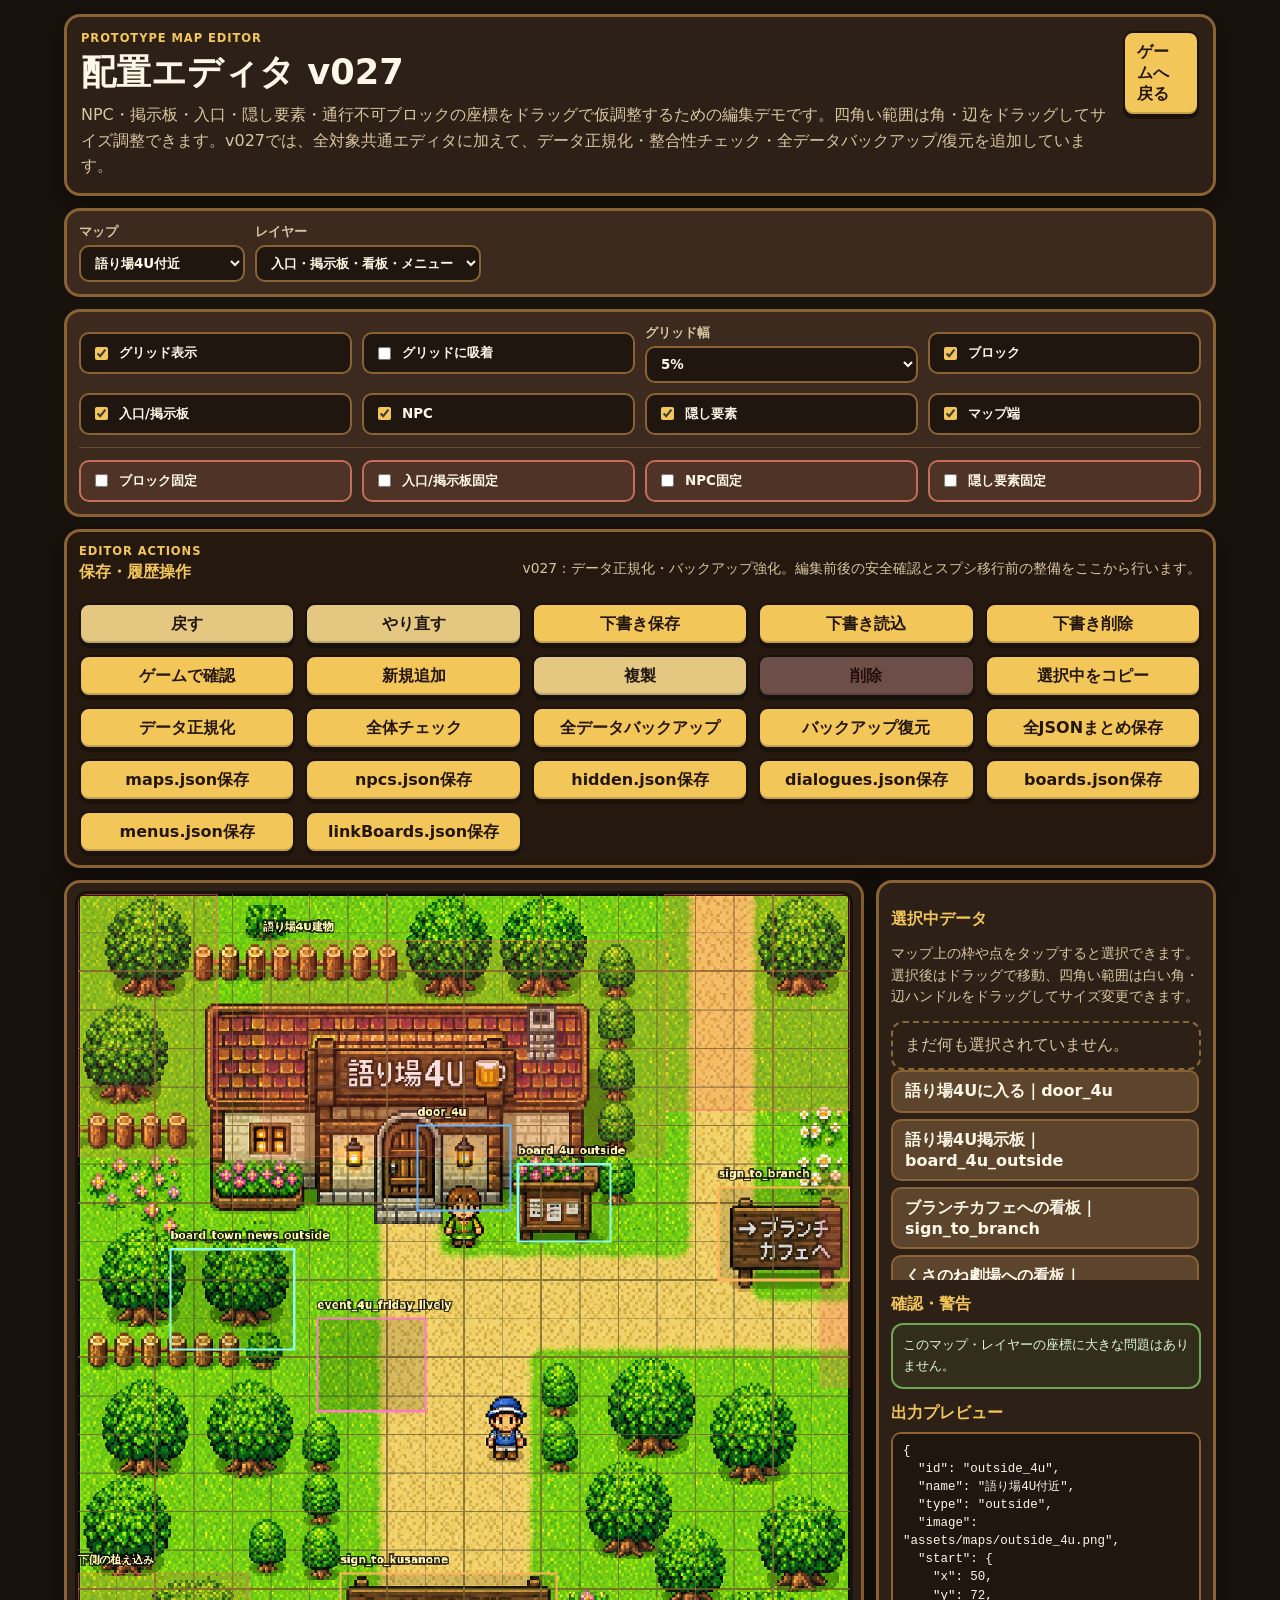
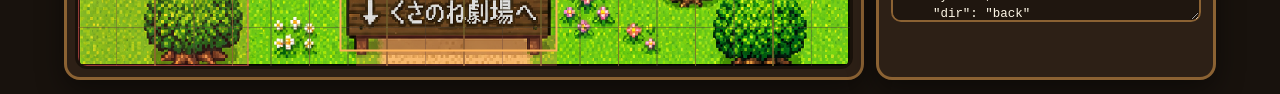
==== editor.html @ 5564a915 "Add files via upload" ====
<!doctype html>
<html lang="ja">
<head>
  <meta charset="utf-8" />
  <meta name="viewport" content="width=device-width, initial-scale=1, viewport-fit=cover" />
  <title>歩ける語り場 v027｜配置エディタ</title>
  <link rel="stylesheet" href="editor.css?v=026" />
</head>
<body>
  <main class="editor-shell">
    <header class="editor-header">
      <div>
        <p class="eyebrow">Prototype Map Editor</p>
        <h1>配置エディタ v027</h1>
        <p class="lead">NPC・掲示板・入口・隠し要素・通行不可ブロックの座標をドラッグで仮調整するための編集デモです。四角い範囲は角・辺をドラッグしてサイズ調整できます。v027では、全対象共通エディタに加えて、データ正規化・整合性チェック・全データバックアップ/復元を追加しています。</p>
      </div>
      <a class="back-link" href="index.html">ゲームへ戻る</a>
    </header>

    <section class="toolbar primary-toolbar" aria-label="マップ選択メニュー">
      <label>
        マップ
        <select id="mapSelect"></select>
      </label>
      <label>
        レイヤー
        <select id="layerSelect">
          <option value="interactables">入口・掲示板・看板・メニュー</option>
          <option value="npcs">NPC</option>
          <option value="hidden">隠し要素</option>
          <option value="blocks">通行不可ブロック</option>
        </select>
      </label>
    </section>

    <section class="toolbar view-toolbar" aria-label="表示とスナップ設定">
      <label class="inline-check"><input id="showGridToggle" type="checkbox" checked /> グリッド表示</label>
      <label class="inline-check"><input id="snapToggle" type="checkbox" /> グリッドに吸着</label>
      <label>
        グリッド幅
        <select id="gridSizeSelect">
          <option value="2.5">2.5%</option>
          <option value="5" selected>5%</option>
          <option value="10">10%</option>
        </select>
      </label>
      <label class="inline-check"><input id="showBlocksToggle" type="checkbox" checked /> ブロック</label>
      <label class="inline-check"><input id="showInteractablesToggle" type="checkbox" checked /> 入口/掲示板</label>
      <label class="inline-check"><input id="showNpcsToggle" type="checkbox" checked /> NPC</label>
      <label class="inline-check"><input id="showHiddenToggle" type="checkbox" checked /> 隠し要素</label>
      <label class="inline-check"><input id="showTransitionsToggle" type="checkbox" checked /> マップ端</label>
      <div class="toolbar-break"></div>
      <label class="inline-check lock-check"><input id="lockBlocksToggle" type="checkbox" /> ブロック固定</label>
      <label class="inline-check lock-check"><input id="lockInteractablesToggle" type="checkbox" /> 入口/掲示板固定</label>
      <label class="inline-check lock-check"><input id="lockNpcsToggle" type="checkbox" /> NPC固定</label>
      <label class="inline-check lock-check"><input id="lockHiddenToggle" type="checkbox" /> 隠し要素固定</label>
    </section>

    <section class="action-panel" aria-label="保存と履歴操作">
      <div class="action-panel-head">
        <div>
          <p class="eyebrow">Editor Actions</p>
          <h2>保存・履歴操作</h2>
        </div>
        <p class="small-note">v027：データ正規化・バックアップ強化。編集前後の安全確認とスプシ移行前の整備をここから行います。</p>
      </div>
      <div class="action-grid">
        <button id="undoButton" type="button">戻す</button>
        <button id="redoButton" type="button">やり直す</button>
        <button id="saveDraftButton" type="button">下書き保存</button>
        <button id="loadDraftButton" type="button">下書き読込</button>
        <button id="clearDraftButton" type="button">下書き削除</button>
        <button id="previewButton" type="button">ゲームで確認</button>
        <button id="addEntityButton" type="button">新規追加</button>
        <button id="duplicateEntityButton" type="button">複製</button>
        <button id="deleteEntityButton" type="button" class="danger-button">削除</button>
        <button id="copySelectedButton" type="button">選択中をコピー</button>
        <button id="normalizeDataButton" type="button">データ正規化</button>
        <button id="validateProjectButton" type="button">全体チェック</button>
        <button id="exportBackupButton" type="button">全データバックアップ</button>
        <button id="importBackupButton" type="button">バックアップ復元</button>
        <input id="importBackupInput" type="file" accept="application/json,.json" class="hidden" />
        <button id="downloadProjectButton" type="button">全JSONまとめ保存</button>
        <button id="downloadMapsButton" type="button">maps.json保存</button>
        <button id="downloadNpcsButton" type="button">npcs.json保存</button>
        <button id="downloadHiddenButton" type="button">hidden.json保存</button>
        <button id="downloadDialoguesButton" type="button">dialogues.json保存</button>
        <button id="downloadBoardsButton" type="button">boards.json保存</button>
        <button id="downloadMenusButton" type="button">menus.json保存</button>
        <button id="downloadLinkBoardsButton" type="button">linkBoards.json保存</button>
      </div>
    </section>

    <section class="editor-grid">
      <div class="map-panel">
        <canvas id="editorCanvas" width="1000" height="1000" aria-label="マップ編集キャンバス"></canvas>
      </div>

      <aside class="side-panel">
        <h2>選択中データ</h2>
        <p id="helpText" class="help-text">マップ上の枠や点をタップすると選択できます。選択後はドラッグで移動、四角い範囲は白い角・辺ハンドルをドラッグしてサイズ変更できます。</p>

        <div id="selectedEmpty" class="empty-state">まだ何も選択されていません。</div>

        <form id="editForm" class="edit-form hidden">
          <label>ID<input id="fieldId" readonly /></label>
          <label>表示名<input id="fieldLabel" /></label>
          <label>種類<select id="fieldType">
            <option value="door">入口</option>
            <option value="exit">出口</option>
            <option value="board">掲示板</option>
            <option value="sign">看板</option>
            <option value="menu">メニュー</option>
            <option value="event">イベント</option>
            <option value="npc">NPC</option>
            <option value="hidden">隠し要素</option>
            <option value="block">通行不可</option>
          </select></label>
          <label>リンク/会話ID<input id="fieldTarget" placeholder="boardId / signId / dialogueId など" /></label>
          <div class="form-row">
            <label>X<input id="fieldX" type="number" step="0.1" /></label>
            <label>Y<input id="fieldY" type="number" step="0.1" /></label>
          </div>
          <div class="form-row">
            <label>W<input id="fieldW" type="number" step="0.1" /></label>
            <label>H<input id="fieldH" type="number" step="0.1" /></label>
          </div>
          <label>反応範囲<input id="fieldRange" type="number" step="0.1" /></label>
          <p class="small-note">座標は0〜100のパーセント基準です。この形式のまま、後でスプレッドシート管理へ移行できます。</p>
        </form>

        <section id="contentEditor" class="content-editor hidden" aria-label="紐づく内容編集">
          <h2>紐づく内容編集</h2>
          <p id="contentHelp" class="help-text">選択中の対象に紐づく会話・掲示板・メニューなどを編集できます。</p>
          <div class="content-kind" id="contentKind">未選択</div>
          <form id="contentForm" class="edit-form">
            <label>データID<input id="contentId" readonly /></label>
            <label id="contentTitleLabel">タイトル / 話者<input id="contentTitle" /></label>
            <label id="contentBodyLabel">本文<textarea id="contentBody" rows="5"></textarea></label>

            <section id="targetMetaEditor" class="target-meta-editor" aria-label="対象の表示条件編集">
              <div class="choice-editor-head compact-head">
                <div>
                  <h3>共通設定</h3>
                  <p class="small-note">選択中の対象そのものの表示曜日・表示条件です。NPC、掲示板、看板、扉、隠し要素などで共通利用します。</p>
                </div>
              </div>
              <div id="targetVisibleDays"></div>
              <div id="targetCondition"></div>
            </section>
            <section id="choiceEditor" class="choice-editor hidden" aria-label="選択肢編集">
              <div class="choice-editor-head">
                <div>
                  <h3>選択肢エディタ</h3>
                  <p class="small-note">この対象で表示するボタンを編集できます。選択肢がない対象にも後から追加できます。</p>
                </div>
                <button id="addChoiceButton" type="button">＋選択肢</button>
              </div>
              <div id="choiceList" class="choice-list"></div>
            </section>
            <label id="contentLinkLabelLabel">リンクラベル / 補助項目<input id="contentLinkLabel" /></label>
            <label id="contentLinkUrlLabel">URL / 補助項目<input id="contentLinkUrl" /></label>
            <label id="contentJsonLabel">選択肢・項目・追加情報JSON<textarea id="contentJson" rows="8"></textarea></label>
            <div class="content-actions">
              <button id="applyContentButton" type="button">内容を反映</button>
              <button id="copyContentButton" type="button">内容JSONコピー</button>
            </div>
          </form>
        </section>

        <div id="entityList" class="entity-list"></div>

        <h2>確認・警告</h2>
        <div id="validationBox" class="validation-box">読み込み中...</div>

        <h2>出力プレビュー</h2>
        <textarea id="outputBox" readonly></textarea>
      </aside>
    </section>
  </main>

  <script src="editor.js?v=026"></script>
</body>
</html>
---- editor.css ----
:root {
  --bg: #18120d;
  --panel: #2d2016;
  --panel2: #3b2a1d;
  --text: #fff8e8;
  --muted: #d7c6a2;
  --accent: #f3c65a;
  --green: #86d36a;
  --blue: #69b6ff;
  --pink: #ff7ac8;
  --border: #8b6233;
  --shadow: rgba(0,0,0,0.45);
}
* { box-sizing: border-box; }
html, body { margin: 0; min-height: 100%; background: var(--bg); color: var(--text); font-family: system-ui, -apple-system, BlinkMacSystemFont, "Hiragino Sans", "Yu Gothic", sans-serif; }
button, input, select, textarea { font: inherit; }
button, .back-link { border: 2px solid #1a120b; border-radius: 10px; background: var(--accent); color: #24160a; padding: 9px 12px; font-weight: 800; text-decoration: none; box-shadow: inset 0 -2px rgba(0,0,0,.18), 0 3px 0 #1a120b; }
button:active, .back-link:active { transform: translateY(2px); box-shadow: inset 0 -1px rgba(0,0,0,.18), 0 1px 0 #1a120b; }
.editor-shell { width: min(1180px, 100vw); margin: 0 auto; padding: 14px; }
.editor-header { display: flex; justify-content: space-between; align-items: flex-start; gap: 16px; margin-bottom: 12px; padding: 14px; border: 3px solid var(--border); border-radius: 16px; background: var(--panel); box-shadow: 0 10px 28px var(--shadow); }
.eyebrow { margin: 0 0 4px; color: var(--accent); font-weight: 900; font-size: .72rem; letter-spacing: .08em; text-transform: uppercase; }
h1 { margin: 0; font-size: clamp(1.4rem, 4vw, 2.2rem); }
h2 { margin: 14px 0 8px; color: var(--accent); font-size: 1rem; }
.lead { margin: 6px 0 0; color: var(--muted); line-height: 1.6; }
.toolbar { display: flex; gap: 10px; flex-wrap: wrap; align-items: end; margin-bottom: 12px; padding: 12px; border: 3px solid var(--border); border-radius: 16px; background: var(--panel2); }
.toolbar label { display: grid; gap: 4px; color: var(--muted); font-size: .84rem; font-weight: 800; }
select, input, textarea { width: 100%; border: 2px solid var(--border); border-radius: 10px; background: #1f160f; color: var(--text); padding: 8px 10px; }
.editor-grid { display: grid; grid-template-columns: minmax(0, 1fr) 340px; gap: 12px; }
.map-panel, .side-panel { border: 3px solid var(--border); border-radius: 16px; background: var(--panel); box-shadow: 0 10px 28px var(--shadow); }
.map-panel { padding: 8px; }
#editorCanvas { display: block; width: 100%; aspect-ratio: 1/1; height: auto; image-rendering: pixelated; border: 3px solid #1a120b; border-radius: 12px; background: #0f0d0a; touch-action: none; }
.side-panel { padding: 12px; overflow: hidden; }
.help-text, .small-note { color: var(--muted); line-height: 1.55; font-size: .86rem; }
.empty-state { padding: 12px; border: 2px dashed rgba(243,198,90,.45); border-radius: 12px; color: var(--muted); }
.hidden { display: none !important; }
.edit-form { display: grid; gap: 8px; }
.edit-form label { color: var(--muted); font-size: .82rem; font-weight: 800; display: grid; gap: 4px; }
.form-row { display: grid; grid-template-columns: 1fr 1fr; gap: 8px; }
.entity-list { display: grid; gap: 6px; max-height: 210px; overflow: auto; padding-right: 2px; }
.entity-item { width: 100%; text-align: left; background: #5d452d; color: var(--text); box-shadow: none; border-color: var(--border); }
.entity-item.active { background: var(--green); color: #10220f; }
#outputBox { min-height: 190px; resize: vertical; font-family: ui-monospace, SFMono-Regular, Menlo, Consolas, monospace; font-size: .78rem; line-height: 1.45; }
@media (max-width: 860px) {
  .editor-shell { padding: 8px; }
  .editor-header { display: grid; }
  .toolbar { align-items: stretch; }
  .toolbar label, .toolbar button { width: 100%; }
  .editor-grid { grid-template-columns: 1fr; }
  .side-panel { max-height: none; }
}

/* v015: resize handles for rectangle hit areas */
#editorCanvas { cursor: default; user-select: none; -webkit-user-select: none; -webkit-touch-callout: none; }

/* v015: editor utility panels */
button:disabled {
  opacity: .48;
  filter: grayscale(.35);
  cursor: not-allowed;
  transform: none !important;
}
.validation-box {
  border: 2px solid var(--border);
  border-radius: 12px;
  padding: 10px;
  min-height: 44px;
  color: var(--muted);
  background: #1f160f;
  line-height: 1.55;
  font-size: .84rem;
}
.validation-box.ok {
  border-color: rgba(134, 211, 106, .72);
  color: #dff9d7;
  background: rgba(134, 211, 106, .08);
}
.validation-box.warn {
  border-color: rgba(255, 180, 90, .78);
  color: #ffe6b7;
  background: rgba(255, 180, 90, .10);
}
.toolbar button {
  white-space: nowrap;
}
@media (max-width: 860px) {
  .toolbar {
    display: grid;
    grid-template-columns: 1fr 1fr;
  }
  .toolbar label {
    grid-column: span 2;
  }
  .toolbar button {
    width: 100%;
    padding: 9px 8px;
    font-size: .9rem;
  }
}

/* v016: always-visible save/history control panel */
.action-panel {
  margin-bottom: 12px;
  padding: 12px;
  border: 3px solid var(--border);
  border-radius: 16px;
  background: #24180f;
  box-shadow: 0 10px 28px var(--shadow);
}
.action-panel-head {
  display: flex;
  justify-content: space-between;
  align-items: flex-start;
  gap: 12px;
  margin-bottom: 10px;
}
.action-panel-head h2 {
  margin: 0;
}
.action-grid {
  display: grid;
  grid-template-columns: repeat(5, minmax(0, 1fr));
  gap: 10px;
}
.action-grid button {
  width: 100%;
  min-height: 42px;
  white-space: normal;
  line-height: 1.2;
}
.primary-toolbar {
  grid-template-columns: 1fr 1fr;
}
@media (max-width: 860px) {
  .action-panel {
    position: relative;
    z-index: 2;
    padding: 10px;
  }
  .action-panel-head {
    display: block;
  }
  .action-panel-head .small-note {
    margin: 6px 0 0;
  }
  .action-grid {
    grid-template-columns: 1fr 1fr;
    gap: 8px;
  }
  .action-grid button {
    min-height: 40px;
    padding: 8px 6px;
    font-size: .86rem;
  }
  .toolbar.primary-toolbar {
    display: grid;
    grid-template-columns: 1fr;
  }
  .toolbar.primary-toolbar label {
    grid-column: auto;
  }
}


/* v017: entity create/delete controls */
.danger-button {
  background: #ff8a74;
  color: #2b0e09;
}
.danger-button:disabled {
  background: #7b4b43;
}
#fieldType:disabled, #fieldTarget:disabled {
  opacity: .62;
}

/* v020: grid/snap and layer visibility controls */
.view-toolbar {
  display: grid;
  grid-template-columns: repeat(4, minmax(0, 1fr));
  align-items: center;
}
.inline-check {
  display: flex !important;
  align-items: center;
  gap: 8px !important;
  min-height: 42px;
  padding: 8px 10px;
  border: 2px solid var(--border);
  border-radius: 10px;
  background: #1f160f;
  color: var(--text) !important;
}
.inline-check input {
  width: auto;
  accent-color: var(--accent);
}
@media (max-width: 860px) {
  .view-toolbar {
    grid-template-columns: 1fr 1fr;
    gap: 8px;
  }
  .view-toolbar label {
    grid-column: auto !important;
  }
  .inline-check {
    font-size: .82rem;
    padding: 7px 8px;
  }
}


/* v022: layer editing lock controls */
.toolbar-break {
  grid-column: 1 / -1;
  height: 1px;
  background: rgba(243, 198, 90, .24);
  margin: 2px 0;
}
.lock-check {
  border-color: rgba(255, 138, 116, .68);
  background: rgba(255, 138, 116, .10);
}
.lock-check input:checked + span,
.lock-check:has(input:checked) {
  background: rgba(255, 138, 116, .22);
  color: #ffe0d8 !important;
}
.entity-item.locked,
.entity-item:disabled {
  opacity: .55;
  cursor: not-allowed;
}
.lock-notice {
  border: 2px solid rgba(255, 138, 116, .72);
  border-radius: 12px;
  padding: 9px 10px;
  margin: 8px 0;
  color: #ffe0d8;
  background: rgba(255, 138, 116, .10);
  font-size: .84rem;
  line-height: 1.45;
}
@media (max-width: 860px) {
  .toolbar-break { margin: 0; }
}

/* v023: linked content editor */
.content-editor {
  margin: 14px 0;
  padding: 12px;
  border: 2px solid rgba(105, 182, 255, .72);
  border-radius: 14px;
  background: rgba(105, 182, 255, .08);
}
.content-kind {
  display: inline-block;
  margin: 4px 0 10px;
  padding: 6px 9px;
  border: 2px solid rgba(105, 182, 255, .72);
  border-radius: 999px;
  color: #d7ecff;
  background: rgba(105, 182, 255, .12);
  font-size: .78rem;
  font-weight: 900;
}
.content-actions {
  display: grid;
  grid-template-columns: 1fr 1fr;
  gap: 8px;
}
#contentBody, #contentJson {
  min-height: 120px;
  resize: vertical;
  line-height: 1.5;
}
#contentJson {
  font-family: ui-monospace, SFMono-Regular, Menlo, Consolas, monospace;
  font-size: .78rem;
}
@media (max-width: 860px) {
  .content-actions { grid-template-columns: 1fr; }
}

/* v024: dialogue choice editor */
.choice-editor {
  margin: 10px 0;
  padding: 10px;
  border: 2px solid rgba(243, 198, 90, .72);
  border-radius: 14px;
  background: rgba(243, 198, 90, .08);
}
.choice-editor-head {
  display: flex;
  justify-content: space-between;
  align-items: flex-start;
  gap: 10px;
  margin-bottom: 10px;
}
.choice-editor-head h3 {
  margin: 0 0 4px;
  color: var(--accent);
  font-size: .98rem;
}
.choice-editor-head .small-note { margin: 0; }
.choice-list {
  display: grid;
  gap: 10px;
}
.choice-row {
  padding: 10px;
  border: 2px solid rgba(139, 98, 51, .88);
  border-radius: 12px;
  background: rgba(31, 22, 15, .86);
}
.choice-row-head {
  display: flex;
  justify-content: space-between;
  align-items: center;
  gap: 8px;
  margin-bottom: 8px;
}
.choice-row-title {
  font-weight: 900;
  color: #fff3cf;
  font-size: .86rem;
}
.choice-row-actions {
  display: flex;
  gap: 6px;
  flex-wrap: wrap;
  justify-content: flex-end;
}
.choice-mini-button {
  padding: 5px 8px;
  min-height: 28px;
  font-size: .76rem;
  border-radius: 8px;
}
.choice-fields {
  display: grid;
  gap: 8px;
}
.choice-fields label {
  display: grid;
  gap: 4px;
  color: var(--muted);
  font-size: .78rem;
  font-weight: 800;
}
.choice-grid-2 {
  display: grid;
  grid-template-columns: 1fr 1fr;
  gap: 8px;
}
.choice-grid-3 {
  display: grid;
  grid-template-columns: 1fr 1fr 1fr;
  gap: 8px;
}
.choice-empty {
  padding: 9px;
  border: 2px dashed rgba(243, 198, 90, .48);
  border-radius: 12px;
  color: var(--muted);
  font-size: .84rem;
}
@media (max-width: 860px) {
  .choice-editor-head { display: grid; }
  .choice-editor-head button { width: 100%; }
  .choice-grid-2,
  .choice-grid-3 { grid-template-columns: 1fr; }
  .choice-row-actions { justify-content: stretch; }
  .choice-mini-button { flex: 1; }
}

/* v025: choice visibility / condition editor */
.choice-subtitle {
  margin: 2px 0 6px;
  color: #f6d98a;
  font-size: .8rem;
  font-weight: 900;
}
.choice-days-box,
.choice-condition-box {
  padding: 8px;
  border: 1px solid rgba(243, 198, 90, .34);
  border-radius: 10px;
  background: rgba(255, 255, 255, .035);
}
.choice-day-checks {
  display: flex;
  flex-wrap: wrap;
  gap: 6px;
}
.choice-day-check {
  display: inline-flex !important;
  grid-template-columns: auto auto;
  align-items: center;
  gap: 4px !important;
  padding: 5px 7px;
  border: 1px solid rgba(255,255,255,.13);
  border-radius: 999px;
  background: rgba(0,0,0,.18);
  color: #fff3cf !important;
  font-size: .74rem !important;
  cursor: pointer;
}
.choice-day-check input {
  width: auto;
  margin: 0;
}
.choice-condition-json {
  min-height: 70px;
  resize: vertical;
  font-family: ui-monospace, SFMono-Regular, Menlo, Consolas, monospace;
  font-size: .76rem;
  line-height: 1.4;
}
.choice-condition-hint {
  margin: 4px 0 0;
}

/* v026: common target condition editor */
.target-meta-editor {
  margin: 10px 0;
  padding: 10px;
  border: 2px solid rgba(154, 221, 123, .65);
  border-radius: 14px;
  background: rgba(154, 221, 123, .07);
}
.target-meta-editor .choice-subtitle { color: #d4f4a5; }
.target-meta-editor .choice-days-box,
.target-meta-editor .choice-condition-box {
  border-color: rgba(154, 221, 123, .34);
}
.compact-head { margin-bottom: 8px; }

/* v027: project validation and backup controls */
.validation-box.error {
  border-color: rgba(255, 92, 92, .88);
  color: #ffdada;
  background: rgba(255, 92, 92, .10);
}
.validation-box strong {
  display: block;
  margin: 6px 0 4px;
  color: var(--accent);
}
.validation-box {
  max-height: 260px;
  overflow: auto;
}
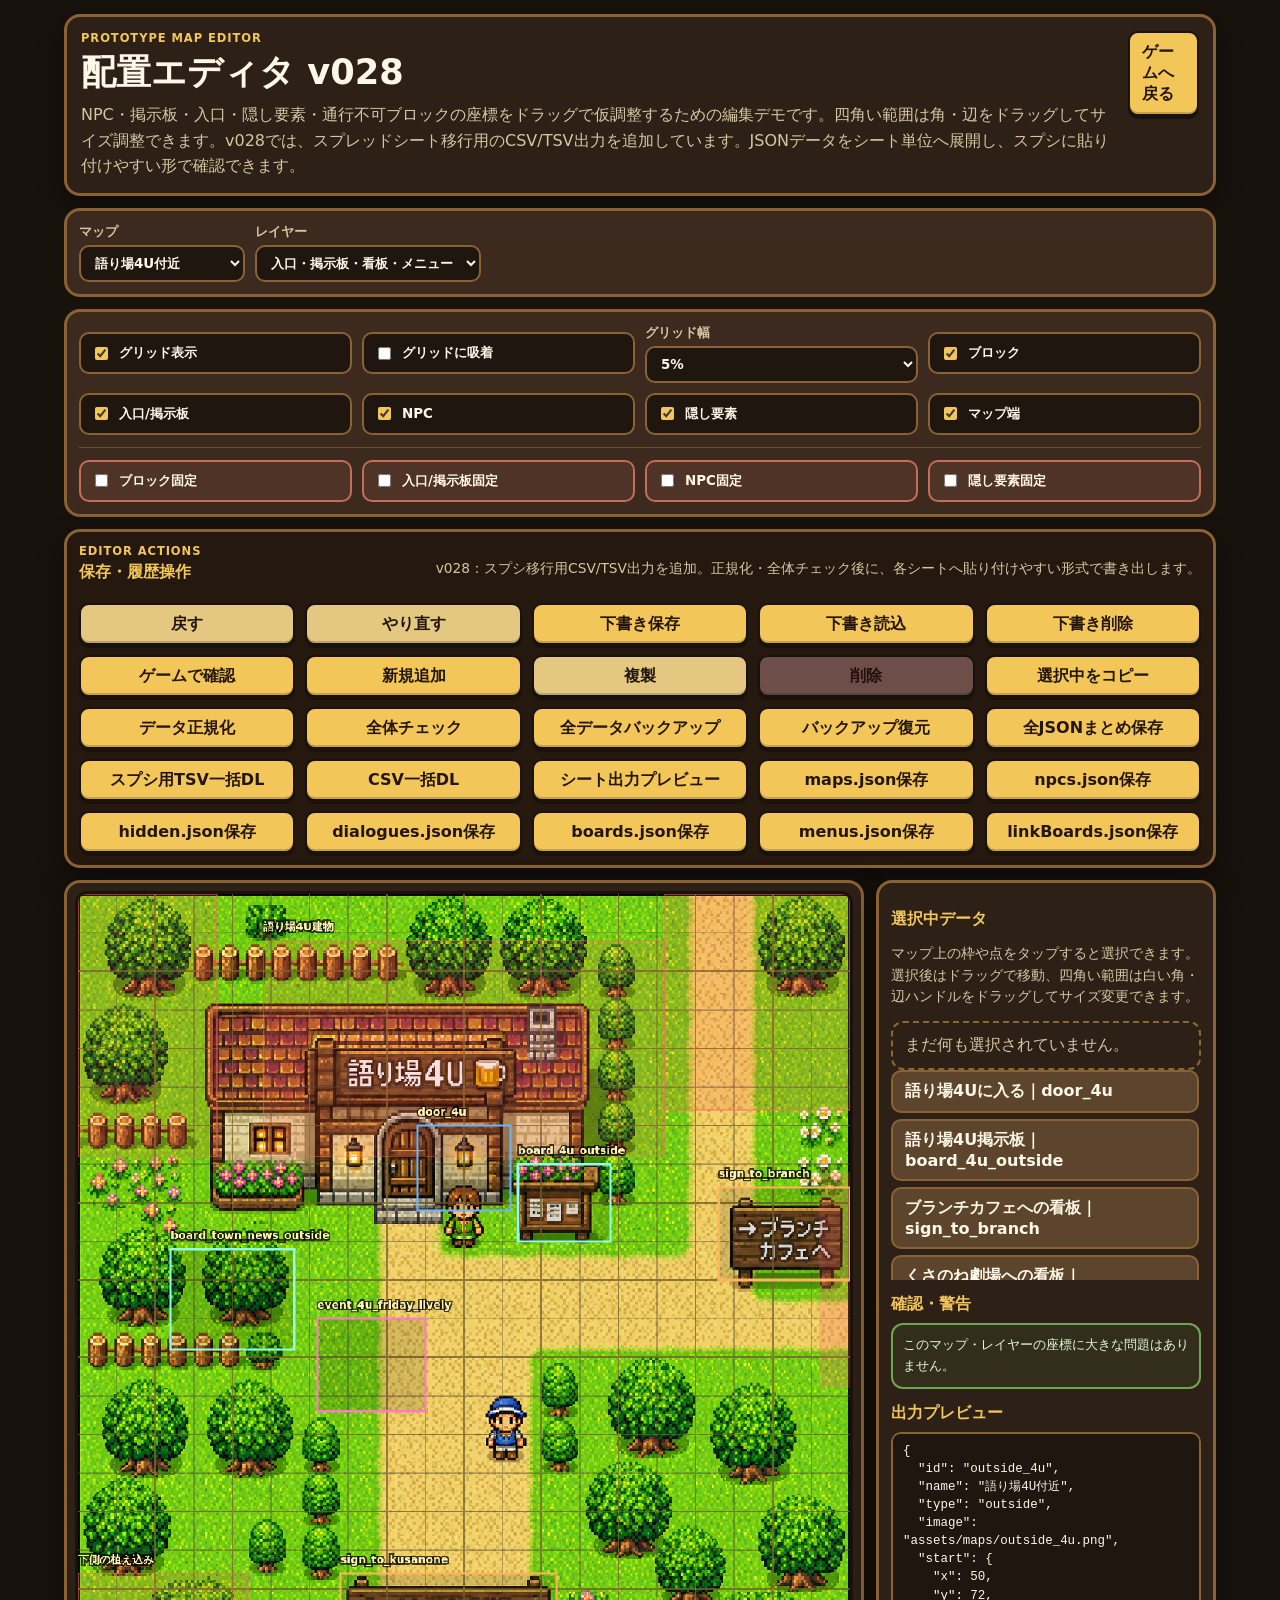
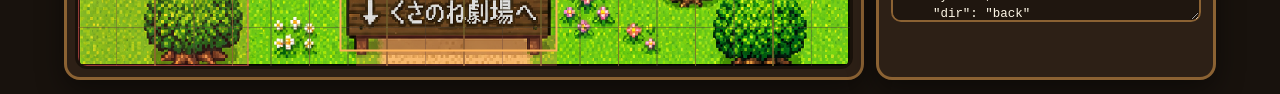
==== commit c816110d: "Add files via upload" ====
--- a/editor.html
+++ b/editor.html
@@ -3,16 +3,16 @@
 <head>
   <meta charset="utf-8" />
   <meta name="viewport" content="width=device-width, initial-scale=1, viewport-fit=cover" />
-  <title>歩ける語り場 v027｜配置エディタ</title>
-  <link rel="stylesheet" href="editor.css?v=026" />
+  <title>歩ける語り場 v028｜配置エディタ</title>
+  <link rel="stylesheet" href="editor.css?v=028" />
 </head>
 <body>
   <main class="editor-shell">
     <header class="editor-header">
       <div>
         <p class="eyebrow">Prototype Map Editor</p>
-        <h1>配置エディタ v027</h1>
-        <p class="lead">NPC・掲示板・入口・隠し要素・通行不可ブロックの座標をドラッグで仮調整するための編集デモです。四角い範囲は角・辺をドラッグしてサイズ調整できます。v027では、全対象共通エディタに加えて、データ正規化・整合性チェック・全データバックアップ/復元を追加しています。</p>
+        <h1>配置エディタ v028</h1>
+        <p class="lead">NPC・掲示板・入口・隠し要素・通行不可ブロックの座標をドラッグで仮調整するための編集デモです。四角い範囲は角・辺をドラッグしてサイズ調整できます。v028では、スプレッドシート移行用のCSV/TSV出力を追加しています。JSONデータをシート単位へ展開し、スプシに貼り付けやすい形で確認できます。</p>
       </div>
       <a class="back-link" href="index.html">ゲームへ戻る</a>
     </header>
@@ -62,7 +62,7 @@
           <p class="eyebrow">Editor Actions</p>
           <h2>保存・履歴操作</h2>
         </div>
-        <p class="small-note">v027：データ正規化・バックアップ強化。編集前後の安全確認とスプシ移行前の整備をここから行います。</p>
+        <p class="small-note">v028：スプシ移行用CSV/TSV出力を追加。正規化・全体チェック後に、各シートへ貼り付けやすい形式で書き出します。</p>
       </div>
       <div class="action-grid">
         <button id="undoButton" type="button">戻す</button>
@@ -81,6 +81,9 @@
         <button id="importBackupButton" type="button">バックアップ復元</button>
         <input id="importBackupInput" type="file" accept="application/json,.json" class="hidden" />
         <button id="downloadProjectButton" type="button">全JSONまとめ保存</button>
+        <button id="exportTsvButton" type="button">スプシ用TSV一括DL</button>
+        <button id="exportCsvButton" type="button">CSV一括DL</button>
+        <button id="previewSheetsButton" type="button">シート出力プレビュー</button>
         <button id="downloadMapsButton" type="button">maps.json保存</button>
         <button id="downloadNpcsButton" type="button">npcs.json保存</button>
         <button id="downloadHiddenButton" type="button">hidden.json保存</button>
@@ -179,6 +182,6 @@
     </section>
   </main>
 
-  <script src="editor.js?v=026"></script>
+  <script src="editor.js?v=028"></script>
 </body>
 </html>
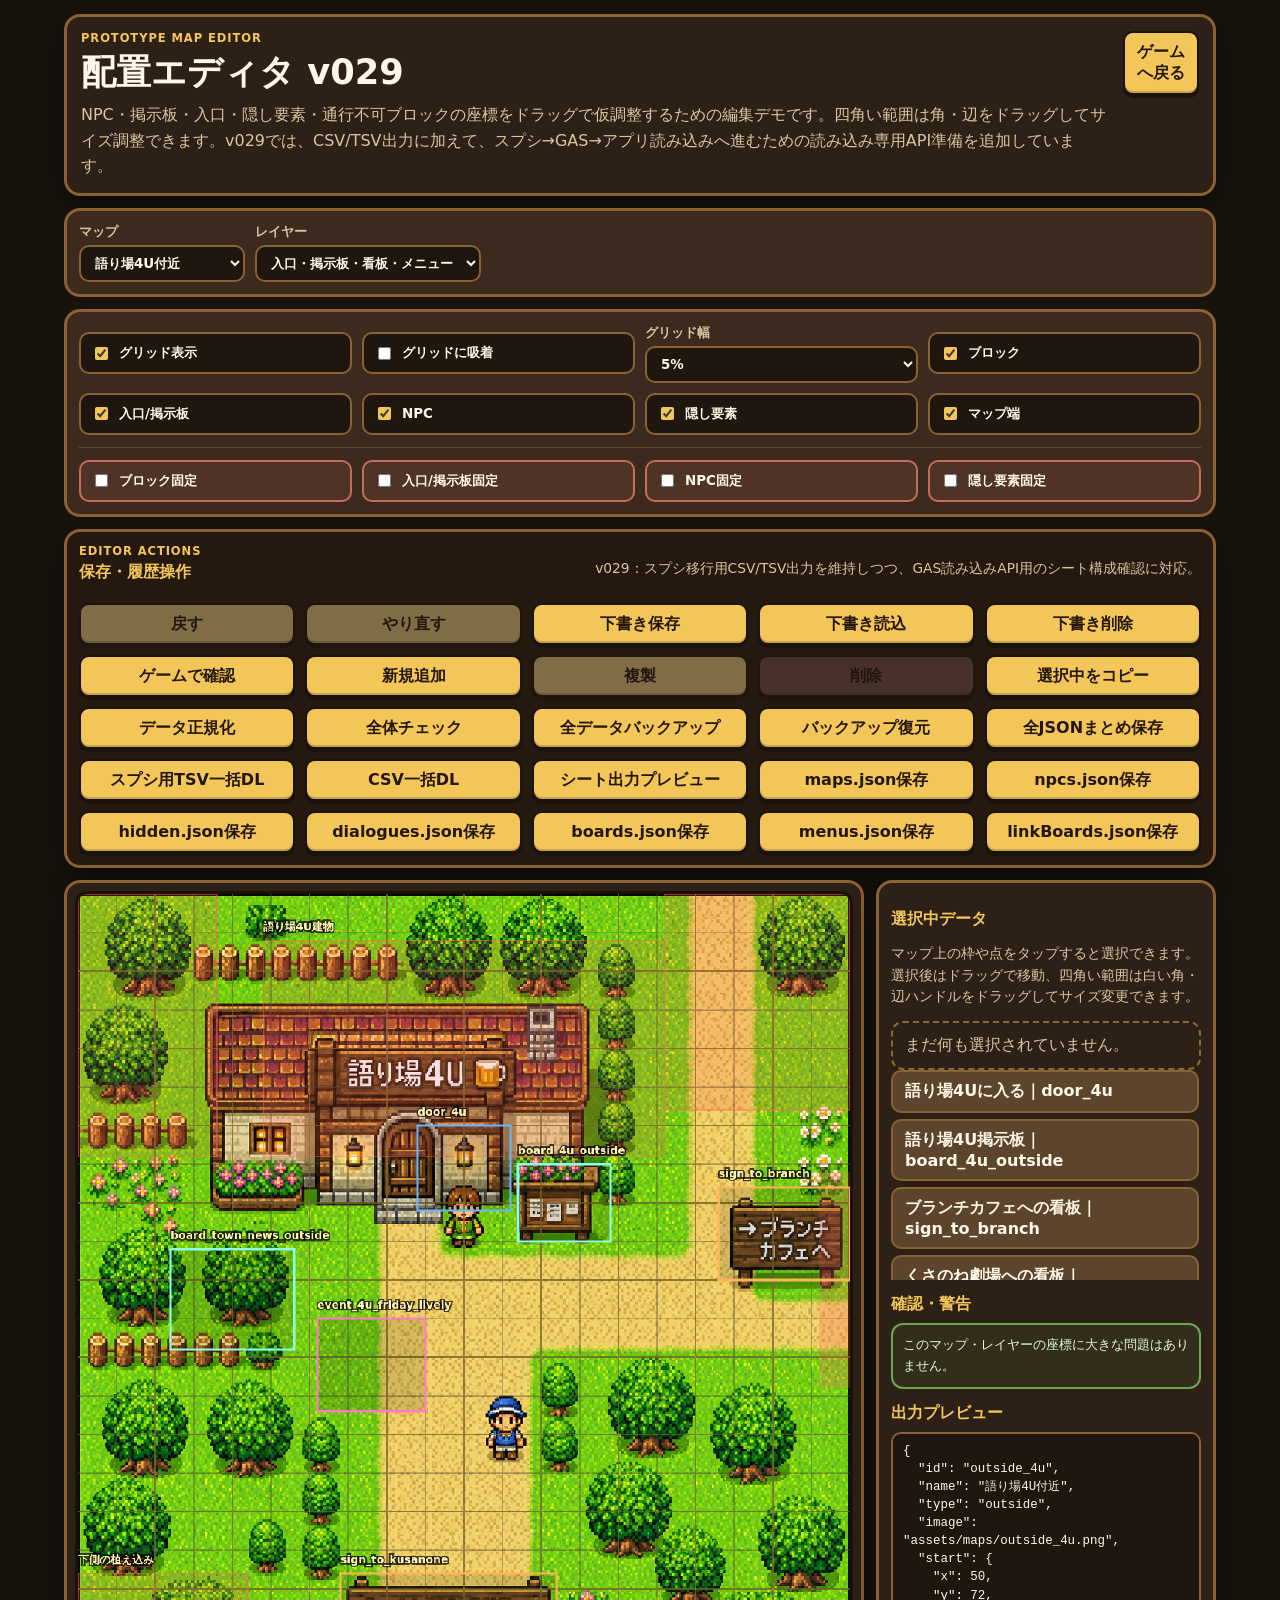
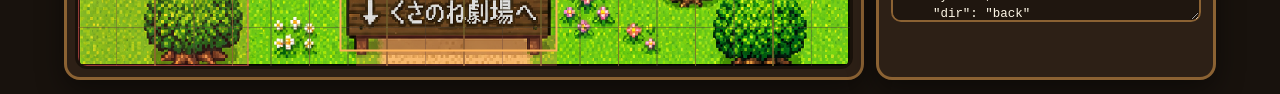
==== commit 06f3a132: "Add files via upload" ====
--- a/editor.html
+++ b/editor.html
@@ -3,7 +3,7 @@
 <head>
   <meta charset="utf-8" />
   <meta name="viewport" content="width=device-width, initial-scale=1, viewport-fit=cover" />
-  <title>歩ける語り場 v028｜配置エディタ</title>
+  <title>歩ける語り場 v029｜配置エディタ</title>
   <link rel="stylesheet" href="editor.css?v=028" />
 </head>
 <body>
@@ -11,8 +11,8 @@
     <header class="editor-header">
       <div>
         <p class="eyebrow">Prototype Map Editor</p>
-        <h1>配置エディタ v028</h1>
-        <p class="lead">NPC・掲示板・入口・隠し要素・通行不可ブロックの座標をドラッグで仮調整するための編集デモです。四角い範囲は角・辺をドラッグしてサイズ調整できます。v028では、スプレッドシート移行用のCSV/TSV出力を追加しています。JSONデータをシート単位へ展開し、スプシに貼り付けやすい形で確認できます。</p>
+        <h1>配置エディタ v029</h1>
+        <p class="lead">NPC・掲示板・入口・隠し要素・通行不可ブロックの座標をドラッグで仮調整するための編集デモです。四角い範囲は角・辺をドラッグしてサイズ調整できます。v029では、CSV/TSV出力に加えて、スプシ→GAS→アプリ読み込みへ進むための読み込み専用API準備を追加しています。</p>
       </div>
       <a class="back-link" href="index.html">ゲームへ戻る</a>
     </header>
@@ -62,7 +62,7 @@
           <p class="eyebrow">Editor Actions</p>
           <h2>保存・履歴操作</h2>
         </div>
-        <p class="small-note">v028：スプシ移行用CSV/TSV出力を追加。正規化・全体チェック後に、各シートへ貼り付けやすい形式で書き出します。</p>
+        <p class="small-note">v029：スプシ移行用CSV/TSV出力を維持しつつ、GAS読み込みAPI用のシート構成確認に対応。</p>
       </div>
       <div class="action-grid">
         <button id="undoButton" type="button">戻す</button>
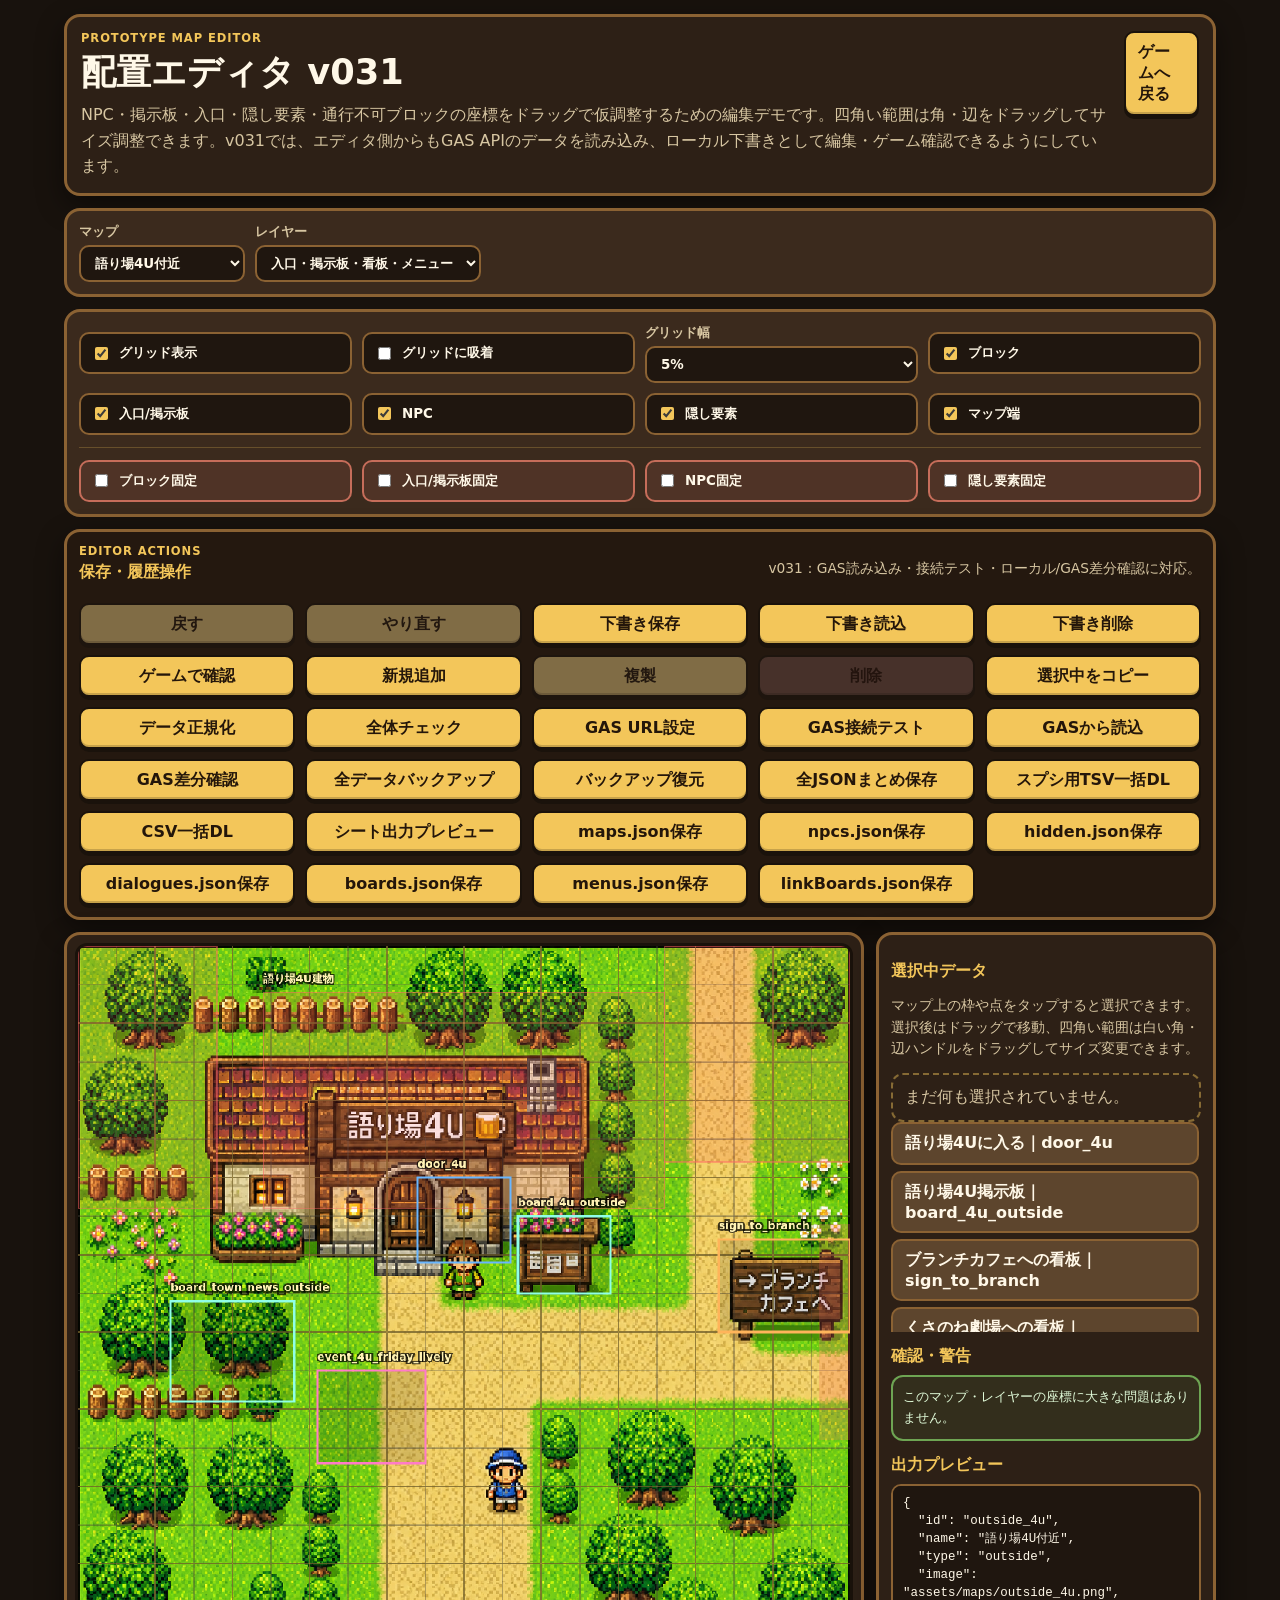
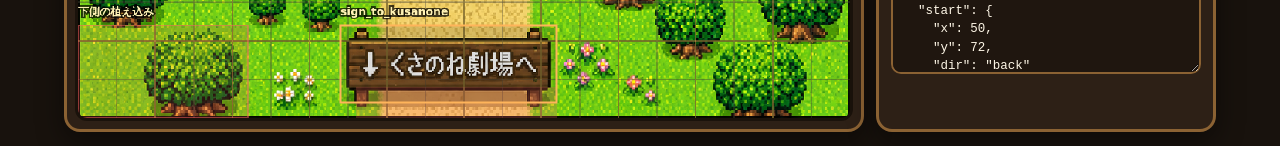
==== commit a6302afb: "Add files via upload" ====
--- a/editor.html
+++ b/editor.html
@@ -3,16 +3,16 @@
 <head>
   <meta charset="utf-8" />
   <meta name="viewport" content="width=device-width, initial-scale=1, viewport-fit=cover" />
-  <title>歩ける語り場 v029｜配置エディタ</title>
-  <link rel="stylesheet" href="editor.css?v=028" />
+  <title>歩ける語り場 v031｜配置エディタ</title>
+  <link rel="stylesheet" href="editor.css?v=031" />
 </head>
 <body>
   <main class="editor-shell">
     <header class="editor-header">
       <div>
         <p class="eyebrow">Prototype Map Editor</p>
-        <h1>配置エディタ v029</h1>
-        <p class="lead">NPC・掲示板・入口・隠し要素・通行不可ブロックの座標をドラッグで仮調整するための編集デモです。四角い範囲は角・辺をドラッグしてサイズ調整できます。v029では、CSV/TSV出力に加えて、スプシ→GAS→アプリ読み込みへ進むための読み込み専用API準備を追加しています。</p>
+        <h1>配置エディタ v031</h1>
+        <p class="lead">NPC・掲示板・入口・隠し要素・通行不可ブロックの座標をドラッグで仮調整するための編集デモです。四角い範囲は角・辺をドラッグしてサイズ調整できます。v031では、エディタ側からもGAS APIのデータを読み込み、ローカル下書きとして編集・ゲーム確認できるようにしています。</p>
       </div>
       <a class="back-link" href="index.html">ゲームへ戻る</a>
     </header>
@@ -62,7 +62,7 @@
           <p class="eyebrow">Editor Actions</p>
           <h2>保存・履歴操作</h2>
         </div>
-        <p class="small-note">v029：スプシ移行用CSV/TSV出力を維持しつつ、GAS読み込みAPI用のシート構成確認に対応。</p>
+        <p class="small-note">v031：GAS読み込み・接続テスト・ローカル/GAS差分確認に対応。</p>
       </div>
       <div class="action-grid">
         <button id="undoButton" type="button">戻す</button>
@@ -77,6 +77,10 @@
         <button id="copySelectedButton" type="button">選択中をコピー</button>
         <button id="normalizeDataButton" type="button">データ正規化</button>
         <button id="validateProjectButton" type="button">全体チェック</button>
+        <button id="gasSettingsButton" type="button">GAS URL設定</button>
+        <button id="gasTestButton" type="button">GAS接続テスト</button>
+        <button id="loadGasButton" type="button">GASから読込</button>
+        <button id="compareGasButton" type="button">GAS差分確認</button>
         <button id="exportBackupButton" type="button">全データバックアップ</button>
         <button id="importBackupButton" type="button">バックアップ復元</button>
         <input id="importBackupInput" type="file" accept="application/json,.json" class="hidden" />
@@ -182,6 +186,6 @@
     </section>
   </main>
 
-  <script src="editor.js?v=028"></script>
+  <script src="editor.js?v=031"></script>
 </body>
 </html>
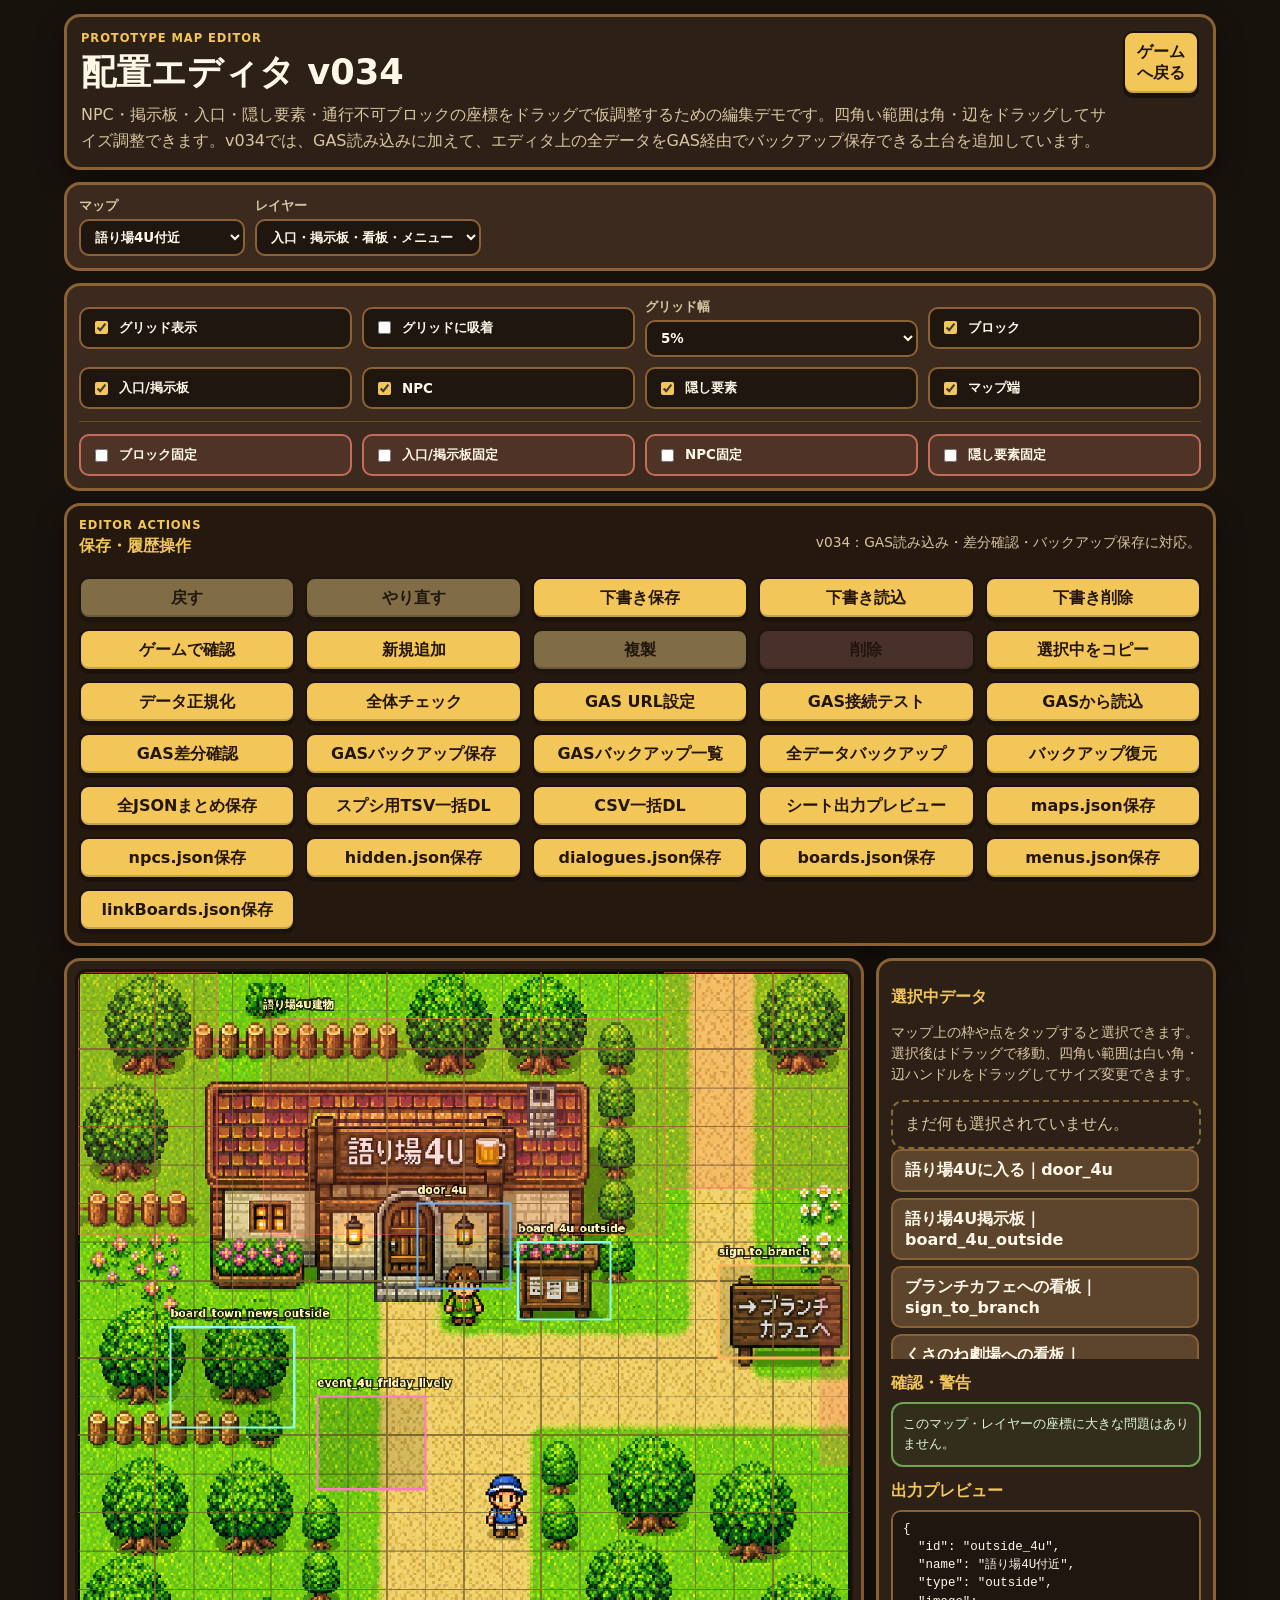
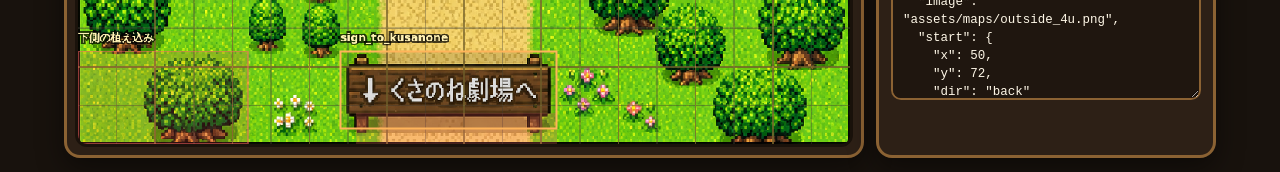
==== commit 622fd3b7: "Add files via upload" ====
--- a/editor.html
+++ b/editor.html
@@ -3,16 +3,16 @@
 <head>
   <meta charset="utf-8" />
   <meta name="viewport" content="width=device-width, initial-scale=1, viewport-fit=cover" />
-  <title>歩ける語り場 v031｜配置エディタ</title>
-  <link rel="stylesheet" href="editor.css?v=031" />
+  <title>歩ける語り場 v034｜配置エディタ</title>
+  <link rel="stylesheet" href="editor.css?v=034" />
 </head>
 <body>
   <main class="editor-shell">
     <header class="editor-header">
       <div>
         <p class="eyebrow">Prototype Map Editor</p>
-        <h1>配置エディタ v031</h1>
-        <p class="lead">NPC・掲示板・入口・隠し要素・通行不可ブロックの座標をドラッグで仮調整するための編集デモです。四角い範囲は角・辺をドラッグしてサイズ調整できます。v031では、エディタ側からもGAS APIのデータを読み込み、ローカル下書きとして編集・ゲーム確認できるようにしています。</p>
+        <h1>配置エディタ v034</h1>
+        <p class="lead">NPC・掲示板・入口・隠し要素・通行不可ブロックの座標をドラッグで仮調整するための編集デモです。四角い範囲は角・辺をドラッグしてサイズ調整できます。v034では、GAS読み込みに加えて、エディタ上の全データをGAS経由でバックアップ保存できる土台を追加しています。</p>
       </div>
       <a class="back-link" href="index.html">ゲームへ戻る</a>
     </header>
@@ -62,7 +62,7 @@
           <p class="eyebrow">Editor Actions</p>
           <h2>保存・履歴操作</h2>
         </div>
-        <p class="small-note">v031：GAS読み込み・接続テスト・ローカル/GAS差分確認に対応。</p>
+        <p class="small-note">v034：GAS読み込み・差分確認・バックアップ保存に対応。</p>
       </div>
       <div class="action-grid">
         <button id="undoButton" type="button">戻す</button>
@@ -81,6 +81,8 @@
         <button id="gasTestButton" type="button">GAS接続テスト</button>
         <button id="loadGasButton" type="button">GASから読込</button>
         <button id="compareGasButton" type="button">GAS差分確認</button>
+        <button id="gasBackupButton" type="button">GASバックアップ保存</button>
+        <button id="gasBackupListButton" type="button">GASバックアップ一覧</button>
         <button id="exportBackupButton" type="button">全データバックアップ</button>
         <button id="importBackupButton" type="button">バックアップ復元</button>
         <input id="importBackupInput" type="file" accept="application/json,.json" class="hidden" />
@@ -186,6 +188,6 @@
     </section>
   </main>
 
-  <script src="editor.js?v=031"></script>
+  <script src="editor.js?v=034"></script>
 </body>
 </html>
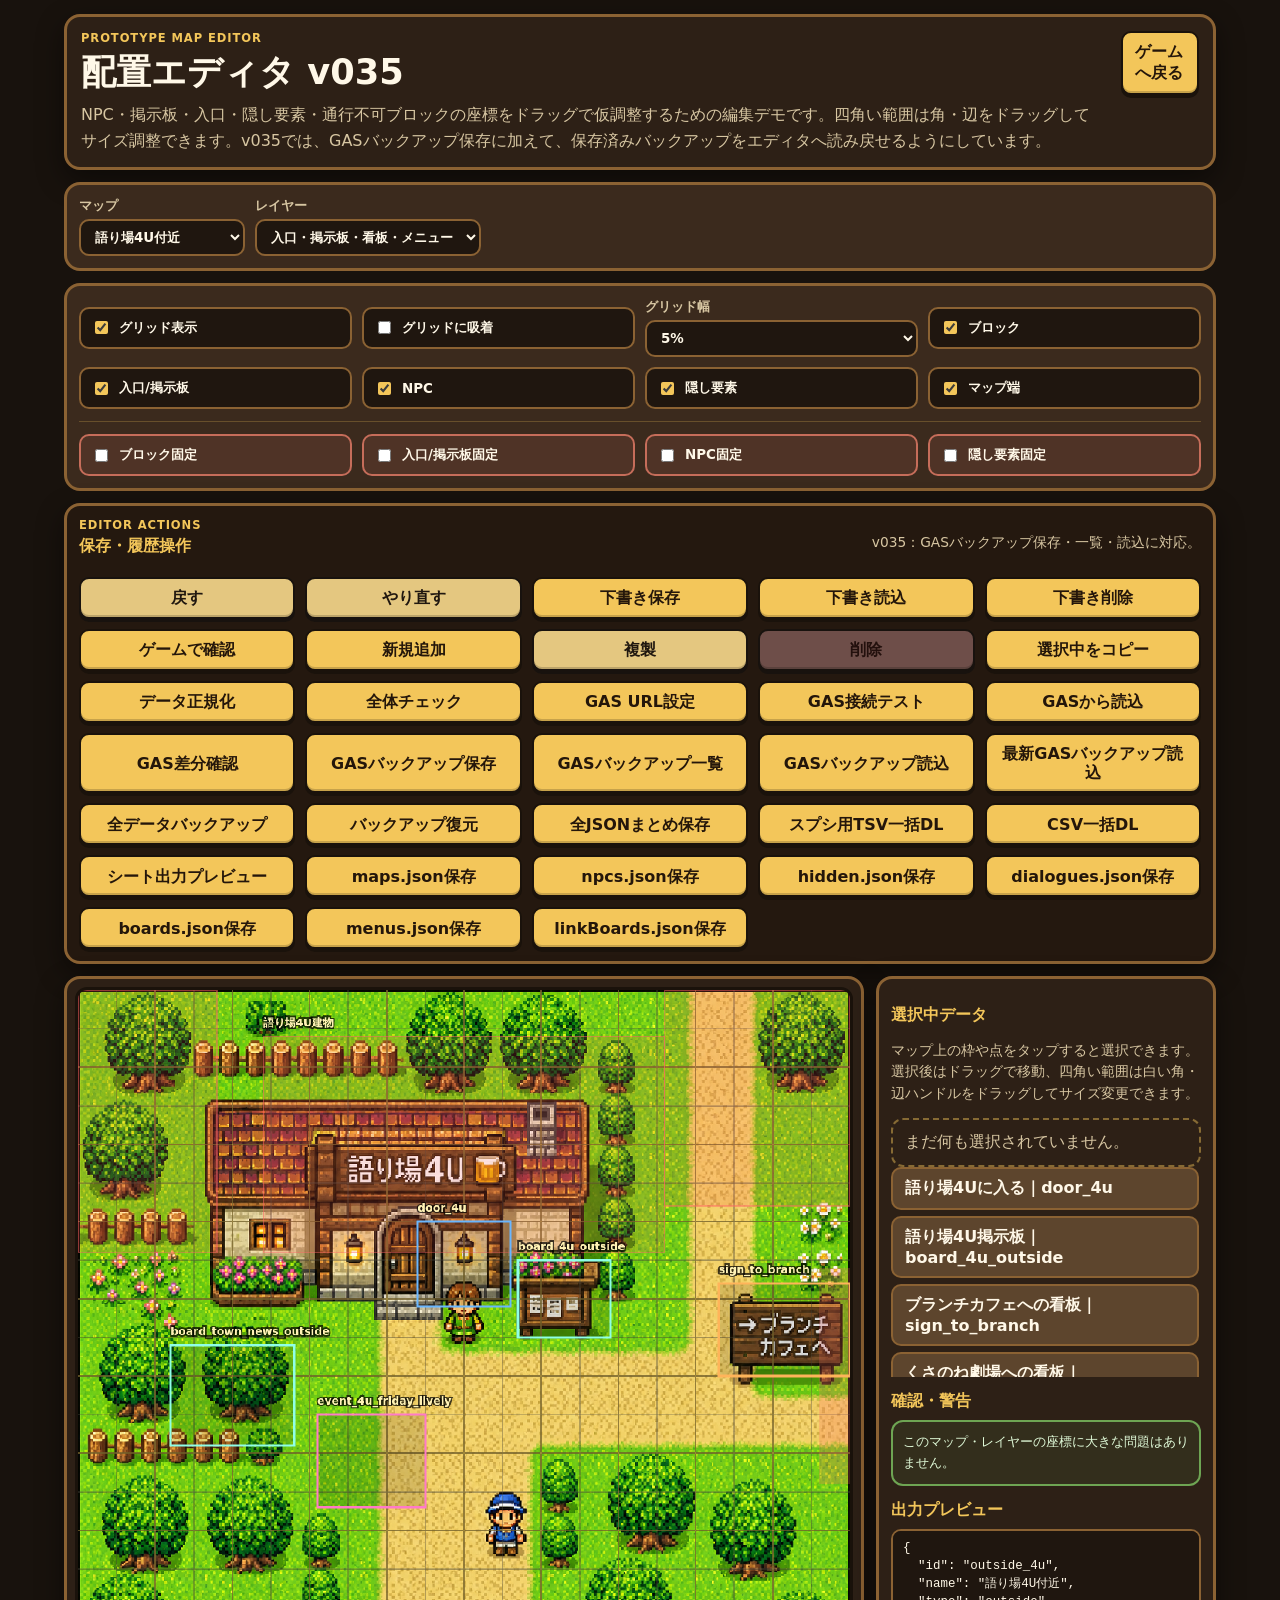
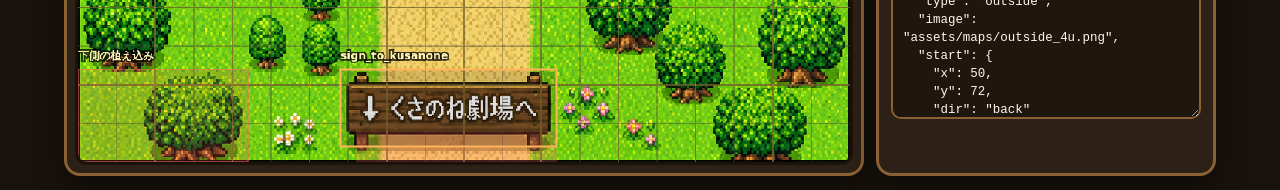
==== commit 314113da: "Add files via upload" ====
--- a/editor.html
+++ b/editor.html
@@ -3,16 +3,16 @@
 <head>
   <meta charset="utf-8" />
   <meta name="viewport" content="width=device-width, initial-scale=1, viewport-fit=cover" />
-  <title>歩ける語り場 v034｜配置エディタ</title>
-  <link rel="stylesheet" href="editor.css?v=034" />
+  <title>歩ける語り場 v035｜配置エディタ</title>
+  <link rel="stylesheet" href="editor.css?v=035" />
 </head>
 <body>
   <main class="editor-shell">
     <header class="editor-header">
       <div>
         <p class="eyebrow">Prototype Map Editor</p>
-        <h1>配置エディタ v034</h1>
-        <p class="lead">NPC・掲示板・入口・隠し要素・通行不可ブロックの座標をドラッグで仮調整するための編集デモです。四角い範囲は角・辺をドラッグしてサイズ調整できます。v034では、GAS読み込みに加えて、エディタ上の全データをGAS経由でバックアップ保存できる土台を追加しています。</p>
+        <h1>配置エディタ v035</h1>
+        <p class="lead">NPC・掲示板・入口・隠し要素・通行不可ブロックの座標をドラッグで仮調整するための編集デモです。四角い範囲は角・辺をドラッグしてサイズ調整できます。v035では、GASバックアップ保存に加えて、保存済みバックアップをエディタへ読み戻せるようにしています。</p>
       </div>
       <a class="back-link" href="index.html">ゲームへ戻る</a>
     </header>
@@ -62,7 +62,7 @@
           <p class="eyebrow">Editor Actions</p>
           <h2>保存・履歴操作</h2>
         </div>
-        <p class="small-note">v034：GAS読み込み・差分確認・バックアップ保存に対応。</p>
+        <p class="small-note">v035：GASバックアップ保存・一覧・読込に対応。</p>
       </div>
       <div class="action-grid">
         <button id="undoButton" type="button">戻す</button>
@@ -83,6 +83,8 @@
         <button id="compareGasButton" type="button">GAS差分確認</button>
         <button id="gasBackupButton" type="button">GASバックアップ保存</button>
         <button id="gasBackupListButton" type="button">GASバックアップ一覧</button>
+        <button id="gasBackupLoadButton" type="button">GASバックアップ読込</button>
+        <button id="gasBackupLatestButton" type="button">最新GASバックアップ読込</button>
         <button id="exportBackupButton" type="button">全データバックアップ</button>
         <button id="importBackupButton" type="button">バックアップ復元</button>
         <input id="importBackupInput" type="file" accept="application/json,.json" class="hidden" />
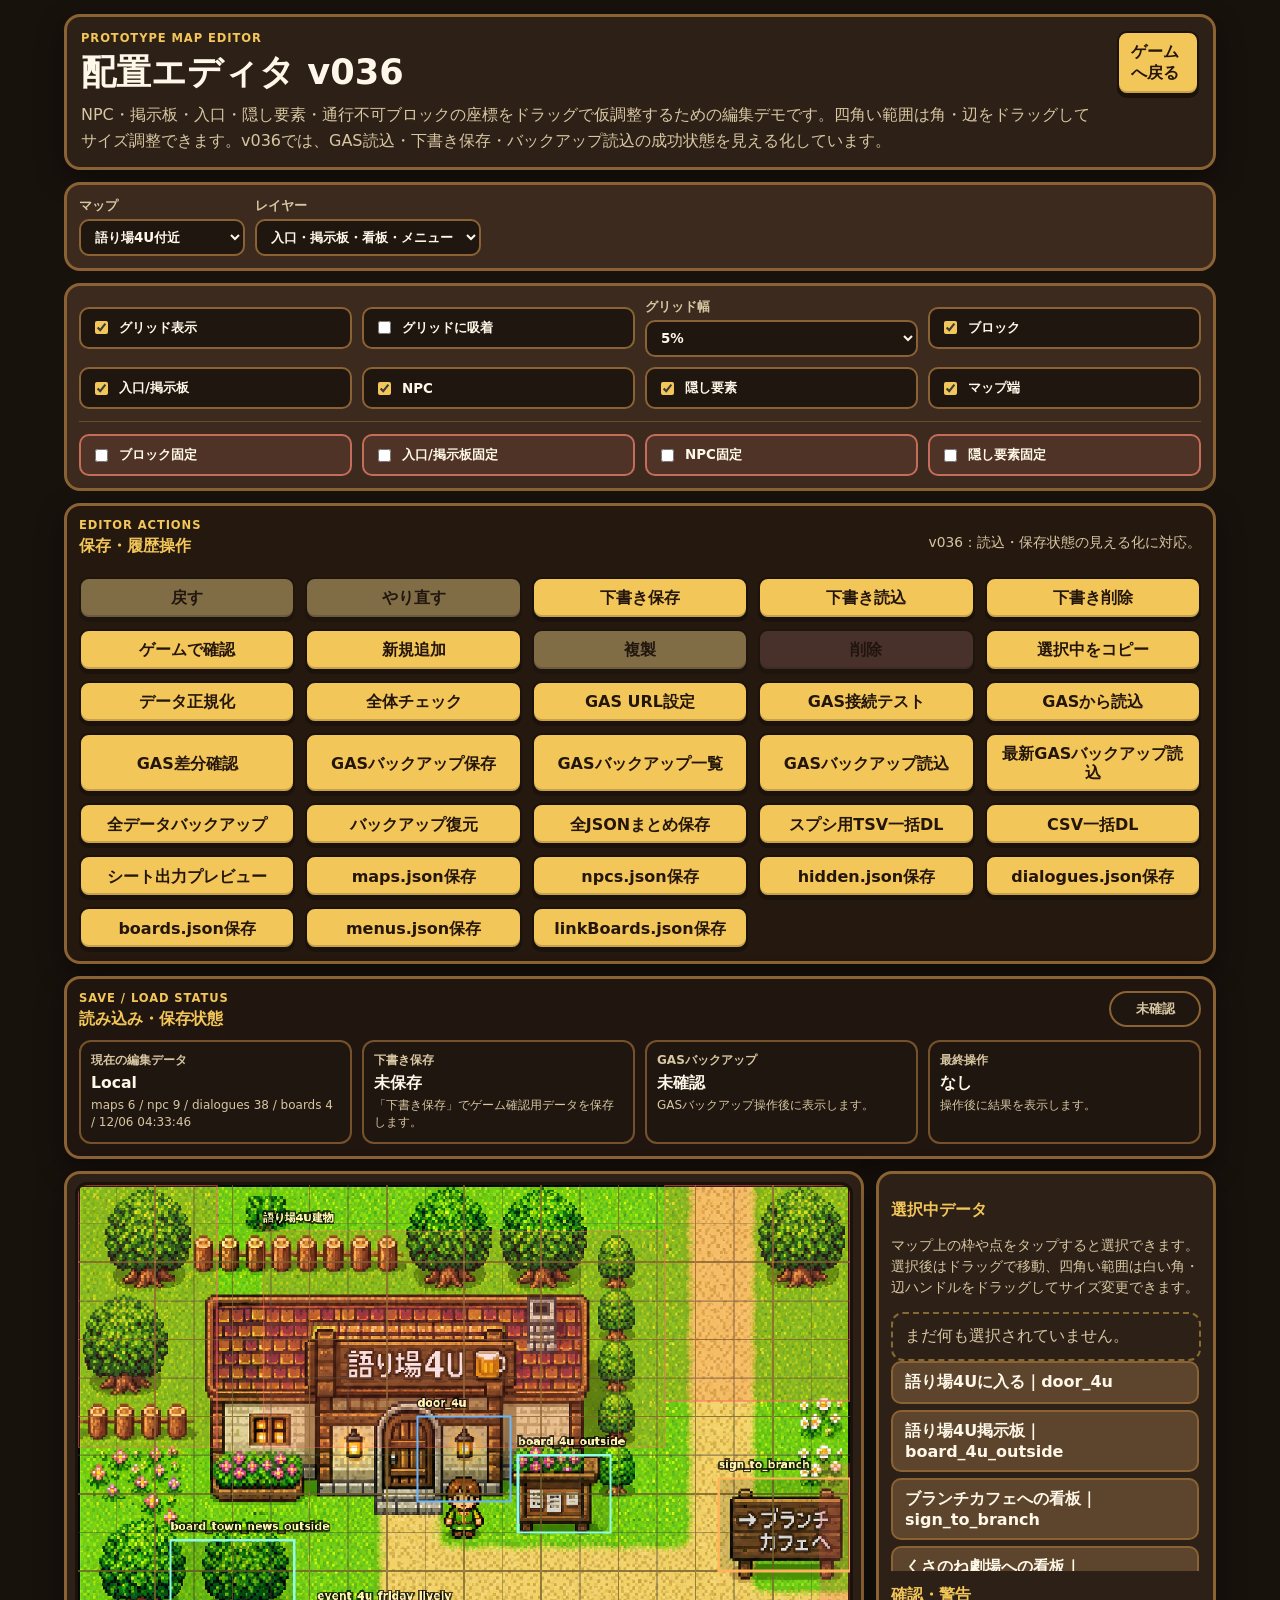
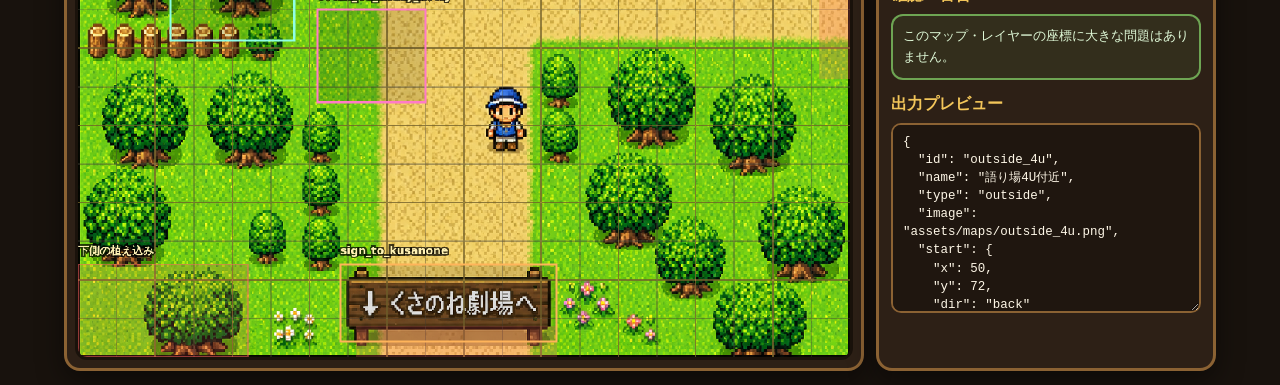
==== commit b7497ad1: "Add files via upload" ====
--- a/editor.html
+++ b/editor.html
@@ -3,16 +3,16 @@
 <head>
   <meta charset="utf-8" />
   <meta name="viewport" content="width=device-width, initial-scale=1, viewport-fit=cover" />
-  <title>歩ける語り場 v035｜配置エディタ</title>
-  <link rel="stylesheet" href="editor.css?v=035" />
+  <title>歩ける語り場 v036｜配置エディタ</title>
+  <link rel="stylesheet" href="editor.css?v=036" />
 </head>
 <body>
   <main class="editor-shell">
     <header class="editor-header">
       <div>
         <p class="eyebrow">Prototype Map Editor</p>
-        <h1>配置エディタ v035</h1>
-        <p class="lead">NPC・掲示板・入口・隠し要素・通行不可ブロックの座標をドラッグで仮調整するための編集デモです。四角い範囲は角・辺をドラッグしてサイズ調整できます。v035では、GASバックアップ保存に加えて、保存済みバックアップをエディタへ読み戻せるようにしています。</p>
+        <h1>配置エディタ v036</h1>
+        <p class="lead">NPC・掲示板・入口・隠し要素・通行不可ブロックの座標をドラッグで仮調整するための編集デモです。四角い範囲は角・辺をドラッグしてサイズ調整できます。v036では、GAS読込・下書き保存・バックアップ読込の成功状態を見える化しています。</p>
       </div>
       <a class="back-link" href="index.html">ゲームへ戻る</a>
     </header>
@@ -62,7 +62,7 @@
           <p class="eyebrow">Editor Actions</p>
           <h2>保存・履歴操作</h2>
         </div>
-        <p class="small-note">v035：GASバックアップ保存・一覧・読込に対応。</p>
+        <p class="small-note">v036：読込・保存状態の見える化に対応。</p>
       </div>
       <div class="action-grid">
         <button id="undoButton" type="button">戻す</button>
@@ -102,6 +102,39 @@
       </div>
     </section>
 
+
+    <section class="status-panel" aria-label="読み込み・保存状態">
+      <div class="status-panel-head">
+        <div>
+          <p class="eyebrow">Save / Load Status</p>
+          <h2>読み込み・保存状態</h2>
+        </div>
+        <span id="statusBadge" class="status-badge neutral">未確認</span>
+      </div>
+      <div class="status-grid">
+        <div class="status-card">
+          <span class="status-label">現在の編集データ</span>
+          <strong id="statusCurrentSource">Local</strong>
+          <small id="statusCurrentDetail">起動中</small>
+        </div>
+        <div class="status-card">
+          <span class="status-label">下書き保存</span>
+          <strong id="statusDraftState">未確認</strong>
+          <small id="statusDraftDetail">下書き保存後、ゲームで確認できます。</small>
+        </div>
+        <div class="status-card">
+          <span class="status-label">GASバックアップ</span>
+          <strong id="statusGasBackupState">未確認</strong>
+          <small id="statusGasBackupDetail">保存・読込後にここへ表示します。</small>
+        </div>
+        <div class="status-card">
+          <span class="status-label">最終操作</span>
+          <strong id="statusLastAction">なし</strong>
+          <small id="statusLastActionDetail">操作後に結果を表示します。</small>
+        </div>
+      </div>
+    </section>
+
     <section class="editor-grid">
       <div class="map-panel">
         <canvas id="editorCanvas" width="1000" height="1000" aria-label="マップ編集キャンバス"></canvas>
--- a/editor.css
+++ b/editor.css
@@ -450,3 +450,80 @@
   max-height: 260px;
   overflow: auto;
 }
+
+/* v036: save/load status visibility */
+.status-panel {
+  margin-bottom: 12px;
+  padding: 12px;
+  border: 3px solid var(--border);
+  border-radius: 16px;
+  background: #21160f;
+  box-shadow: 0 10px 28px var(--shadow);
+}
+.status-panel-head {
+  display: flex;
+  align-items: flex-start;
+  justify-content: space-between;
+  gap: 12px;
+  margin-bottom: 10px;
+}
+.status-panel-head h2 { margin: 0; }
+.status-badge {
+  display: inline-flex;
+  align-items: center;
+  justify-content: center;
+  min-width: 92px;
+  padding: 7px 10px;
+  border: 2px solid var(--border);
+  border-radius: 999px;
+  font-weight: 900;
+  font-size: .82rem;
+  background: #1f160f;
+  color: var(--muted);
+}
+.status-badge.ok { border-color: rgba(134, 211, 106, .9); color: #e7ffdf; background: rgba(134, 211, 106, .14); }
+.status-badge.warn { border-color: rgba(255, 180, 90, .95); color: #ffe6b7; background: rgba(255, 180, 90, .12); }
+.status-badge.error { border-color: rgba(255, 138, 116, .95); color: #ffd7cf; background: rgba(255, 138, 116, .14); }
+.status-grid {
+  display: grid;
+  grid-template-columns: repeat(4, minmax(0, 1fr));
+  gap: 10px;
+}
+.status-card {
+  padding: 10px;
+  border: 2px solid rgba(139, 98, 51, .8);
+  border-radius: 12px;
+  background: #1f160f;
+  min-height: 82px;
+}
+.status-label {
+  display: block;
+  color: var(--muted);
+  font-size: .75rem;
+  font-weight: 900;
+  margin-bottom: 4px;
+}
+.status-card strong {
+  display: block;
+  color: var(--text);
+  font-size: .98rem;
+  line-height: 1.25;
+}
+.status-card small {
+  display: block;
+  color: var(--muted);
+  font-size: .75rem;
+  line-height: 1.45;
+  margin-top: 4px;
+  word-break: break-word;
+}
+.status-card.ok { border-color: rgba(134, 211, 106, .68); }
+.status-card.warn { border-color: rgba(255, 180, 90, .72); }
+.status-card.error { border-color: rgba(255, 138, 116, .72); }
+@media (max-width: 860px) {
+  .status-panel-head { display: flex; }
+  .status-grid { grid-template-columns: 1fr 1fr; }
+  .status-card { min-height: 74px; padding: 8px; }
+  .status-card strong { font-size: .88rem; }
+  .status-card small { font-size: .7rem; }
+}
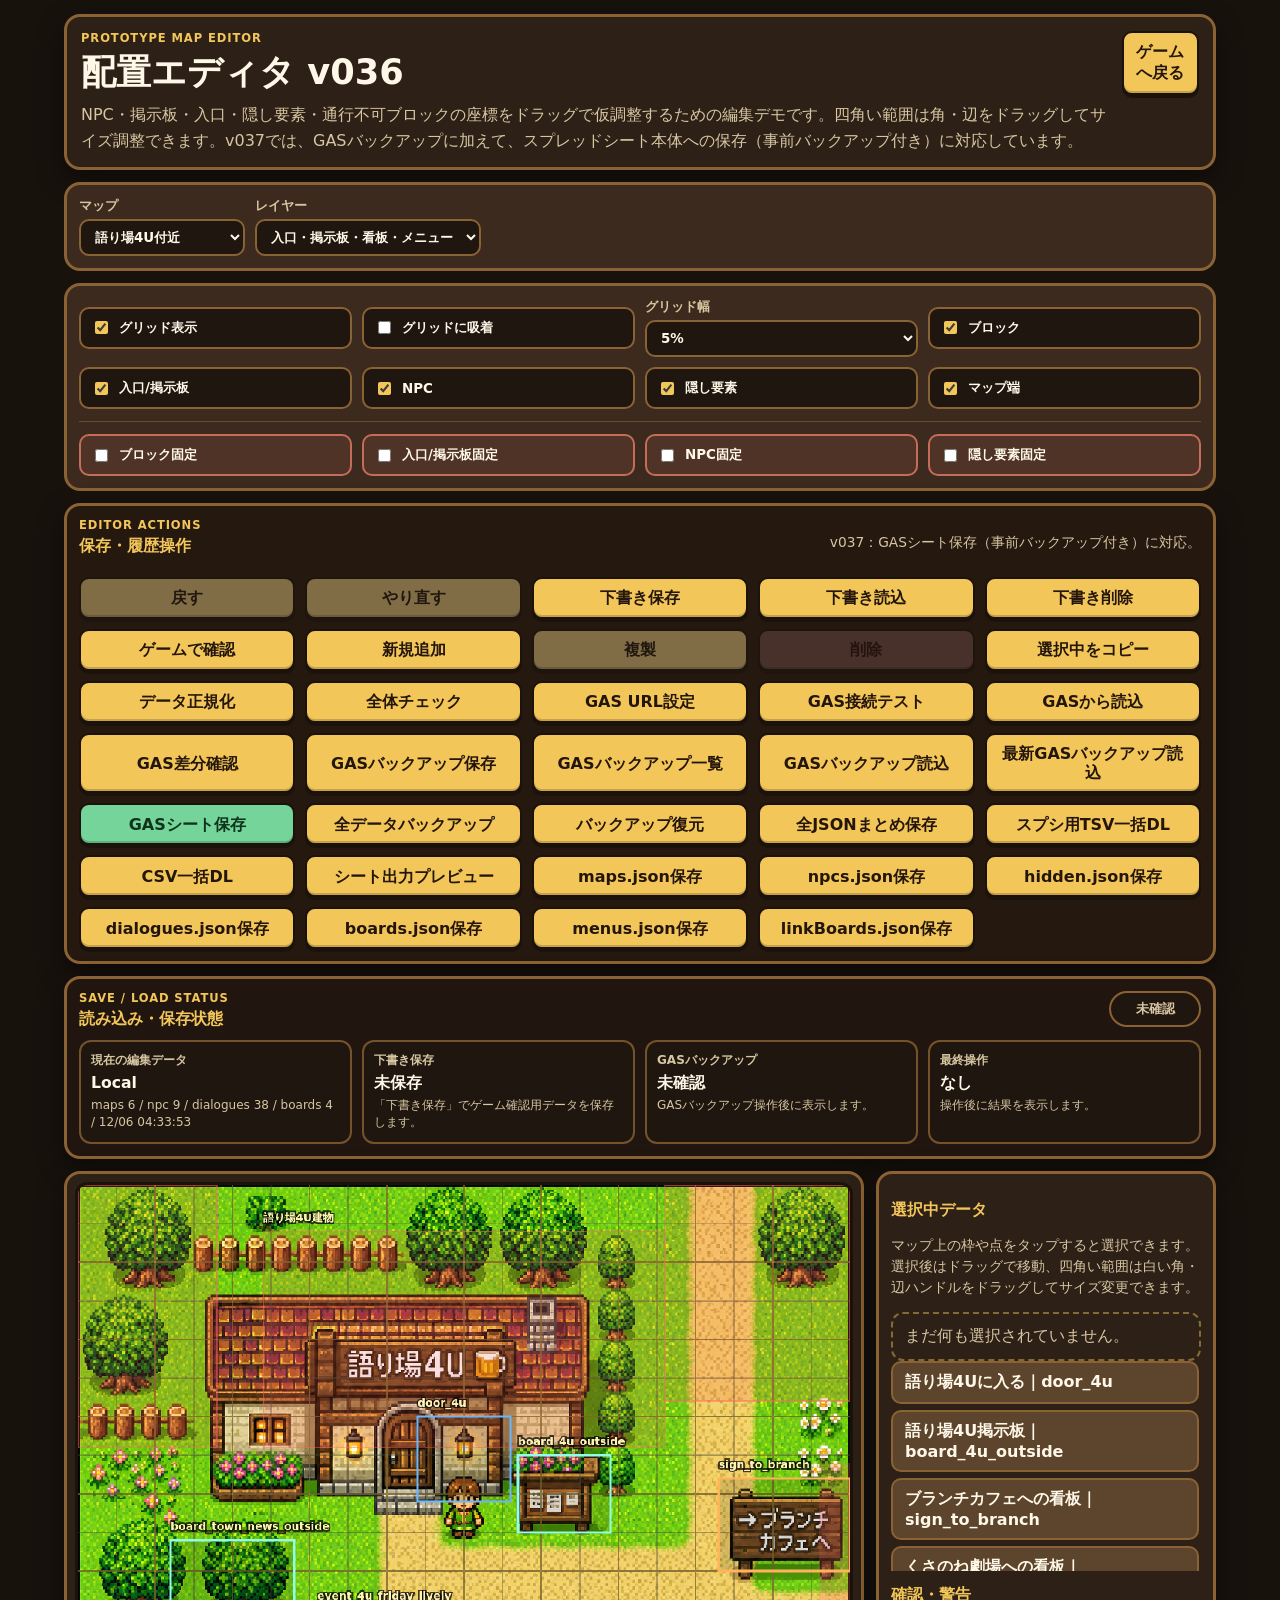
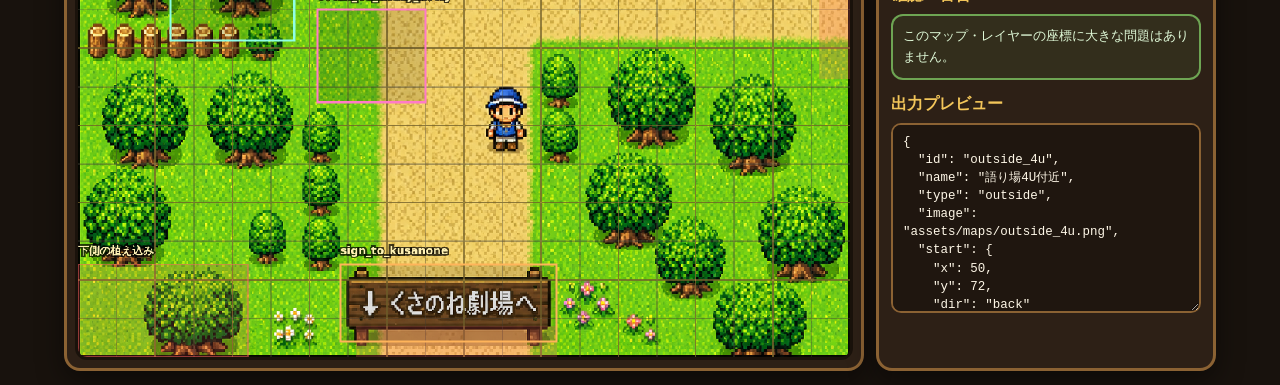
==== commit 7397d926: "Add files via upload" ====
--- a/editor.html
+++ b/editor.html
@@ -12,7 +12,7 @@
       <div>
         <p class="eyebrow">Prototype Map Editor</p>
         <h1>配置エディタ v036</h1>
-        <p class="lead">NPC・掲示板・入口・隠し要素・通行不可ブロックの座標をドラッグで仮調整するための編集デモです。四角い範囲は角・辺をドラッグしてサイズ調整できます。v036では、GAS読込・下書き保存・バックアップ読込の成功状態を見える化しています。</p>
+        <p class="lead">NPC・掲示板・入口・隠し要素・通行不可ブロックの座標をドラッグで仮調整するための編集デモです。四角い範囲は角・辺をドラッグしてサイズ調整できます。v037では、GASバックアップに加えて、スプレッドシート本体への保存（事前バックアップ付き）に対応しています。</p>
       </div>
       <a class="back-link" href="index.html">ゲームへ戻る</a>
     </header>
@@ -62,7 +62,7 @@
           <p class="eyebrow">Editor Actions</p>
           <h2>保存・履歴操作</h2>
         </div>
-        <p class="small-note">v036：読込・保存状態の見える化に対応。</p>
+        <p class="small-note">v037：GASシート保存（事前バックアップ付き）に対応。</p>
       </div>
       <div class="action-grid">
         <button id="undoButton" type="button">戻す</button>
@@ -85,6 +85,7 @@
         <button id="gasBackupListButton" type="button">GASバックアップ一覧</button>
         <button id="gasBackupLoadButton" type="button">GASバックアップ読込</button>
         <button id="gasBackupLatestButton" type="button">最新GASバックアップ読込</button>
+        <button id="gasSaveSheetsButton" type="button" class="primary-button">GASシート保存</button>
         <button id="exportBackupButton" type="button">全データバックアップ</button>
         <button id="importBackupButton" type="button">バックアップ復元</button>
         <input id="importBackupInput" type="file" accept="application/json,.json" class="hidden" />
--- a/editor.css
+++ b/editor.css
@@ -527,3 +527,14 @@
   .status-card strong { font-size: .88rem; }
   .status-card small { font-size: .7rem; }
 }
+
+/* v037: important GAS save action */
+.primary-button {
+  background: #74d49a;
+  color: #10331c;
+  font-weight: 700;
+}
+.primary-button:disabled {
+  background: #54725f;
+  color: #d8eadd;
+}
